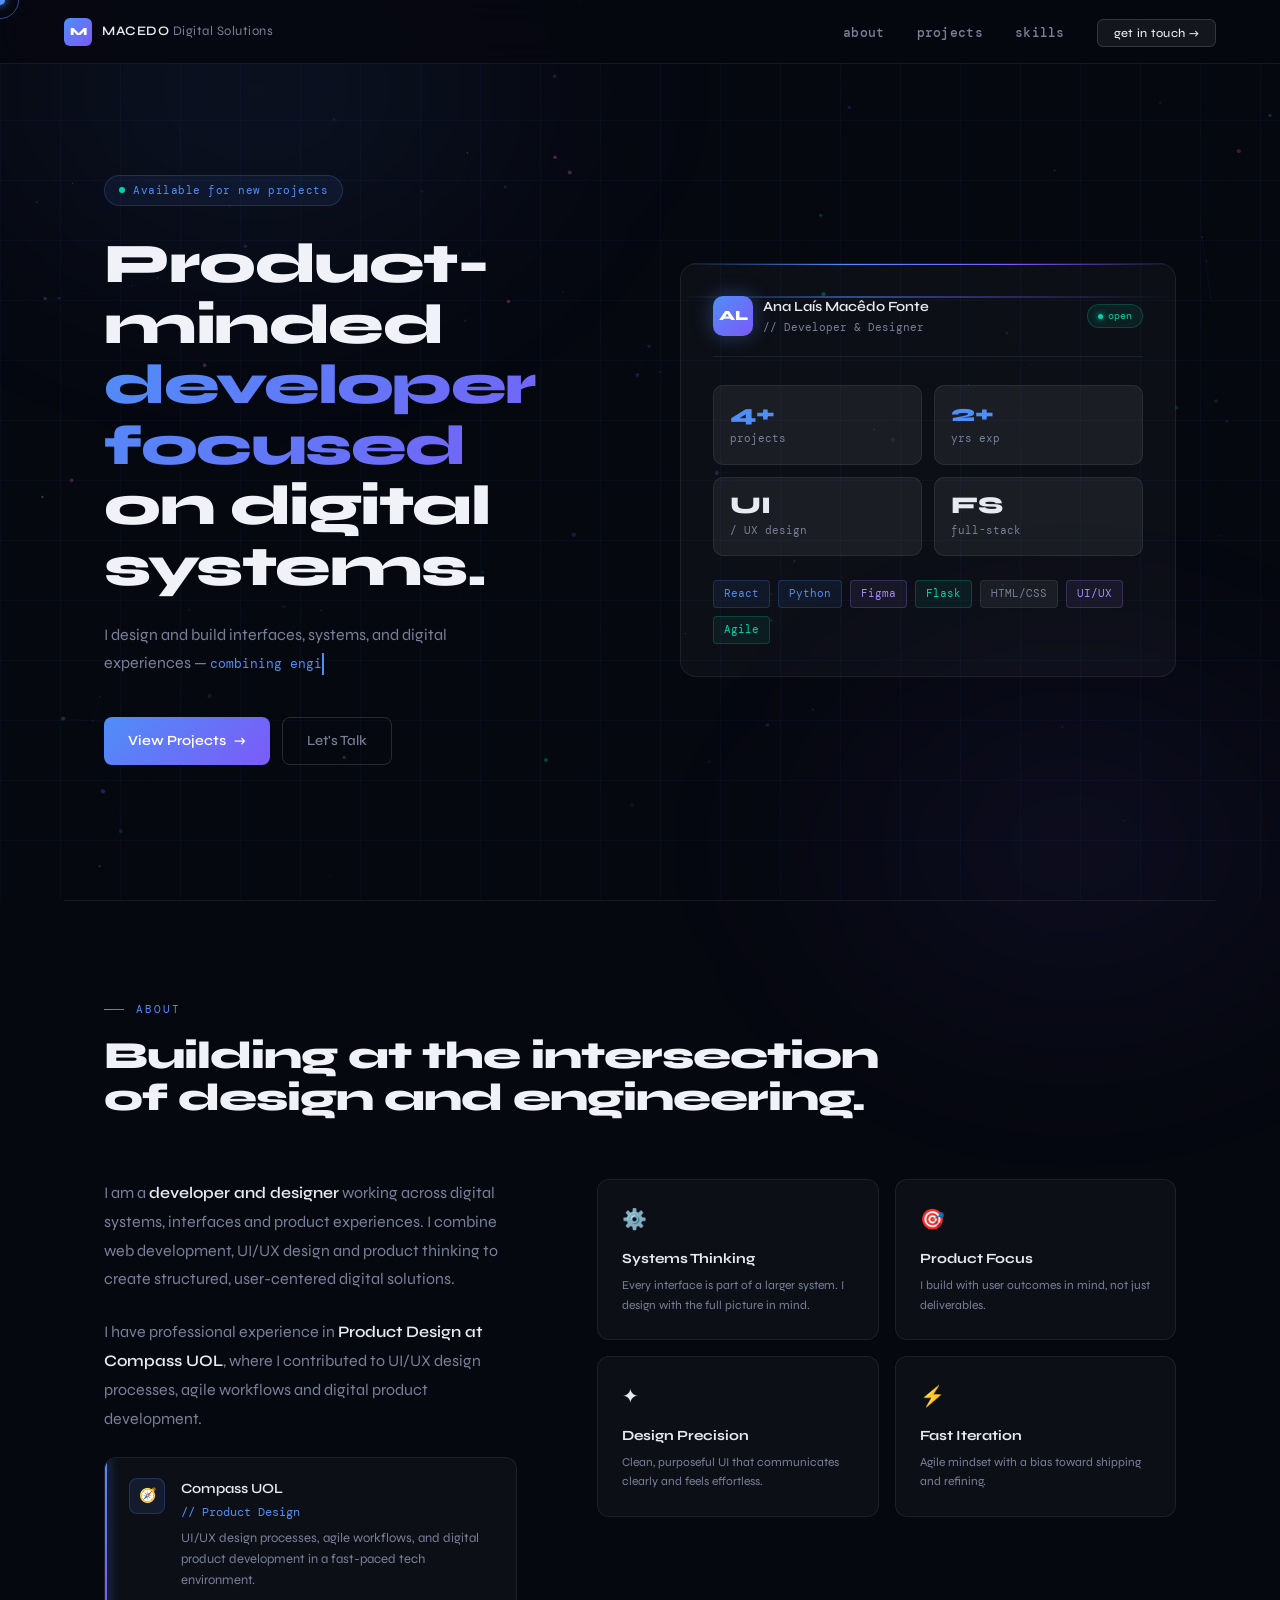
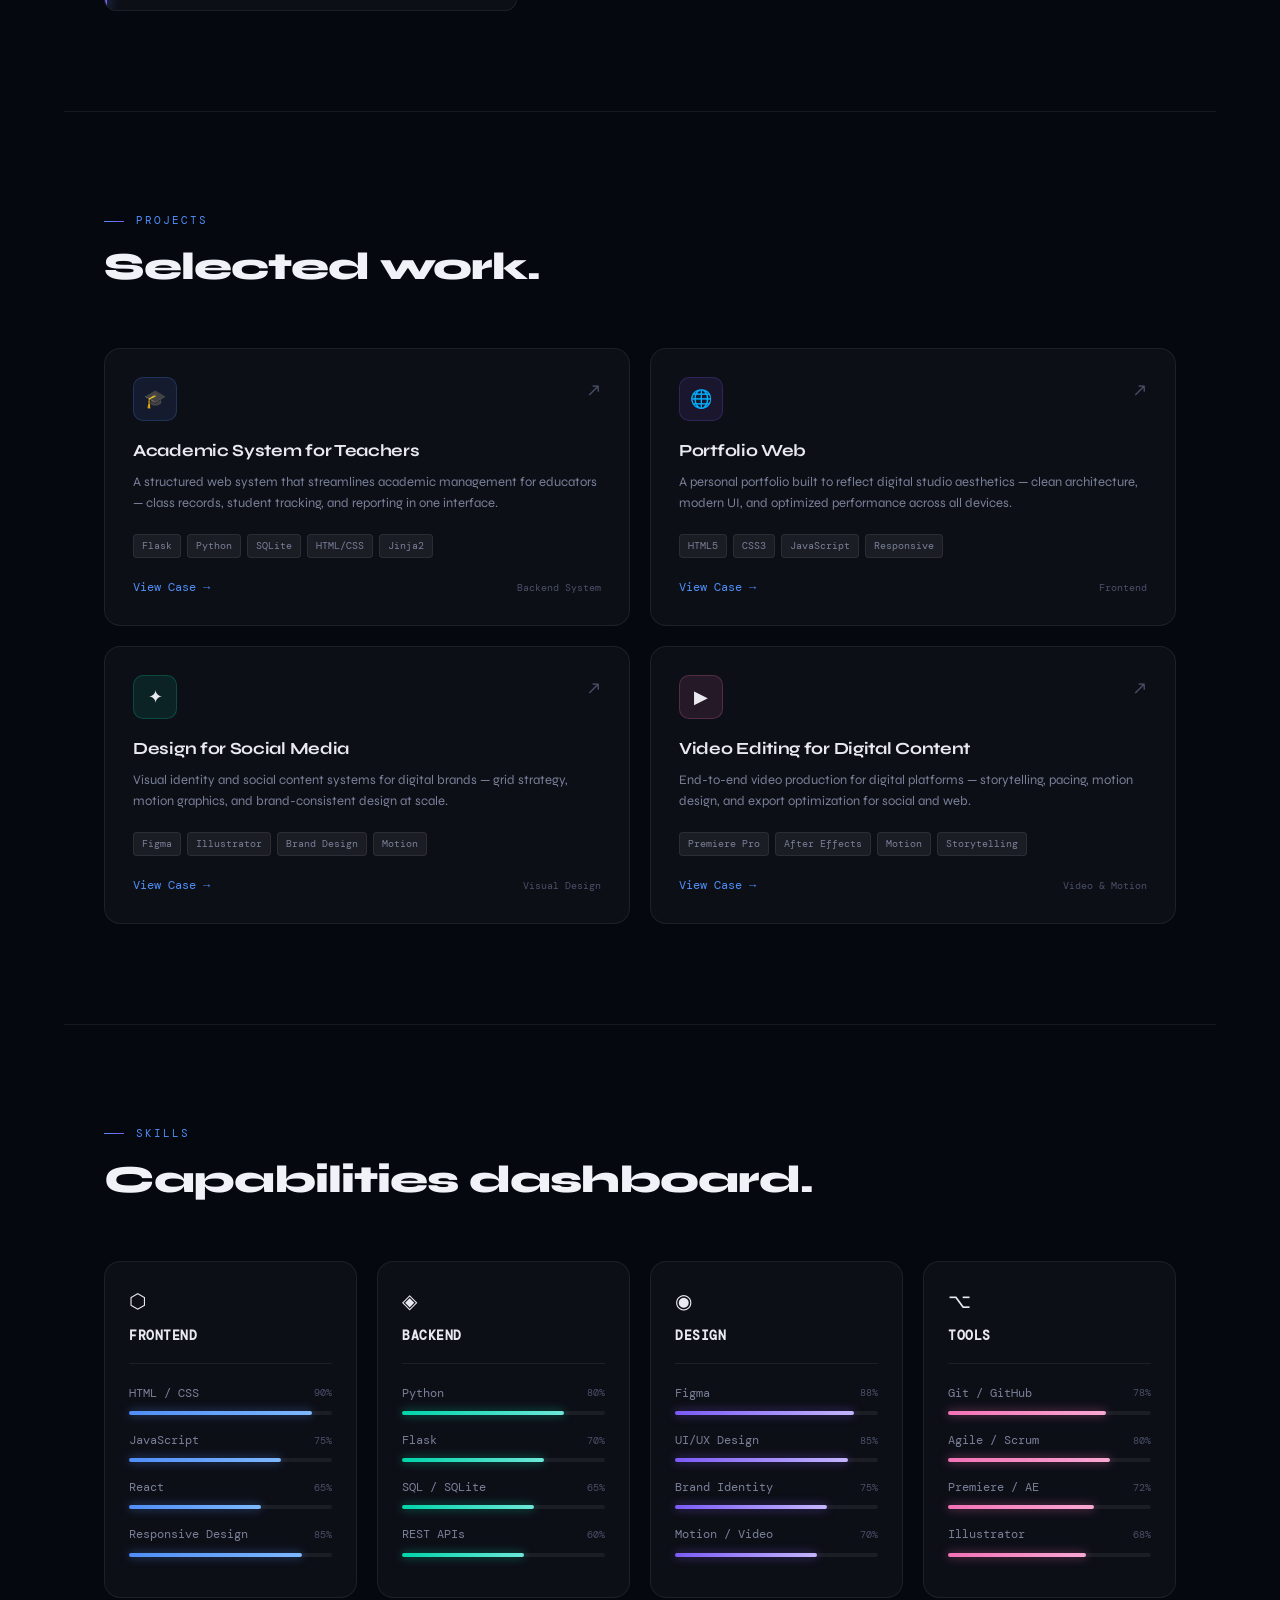
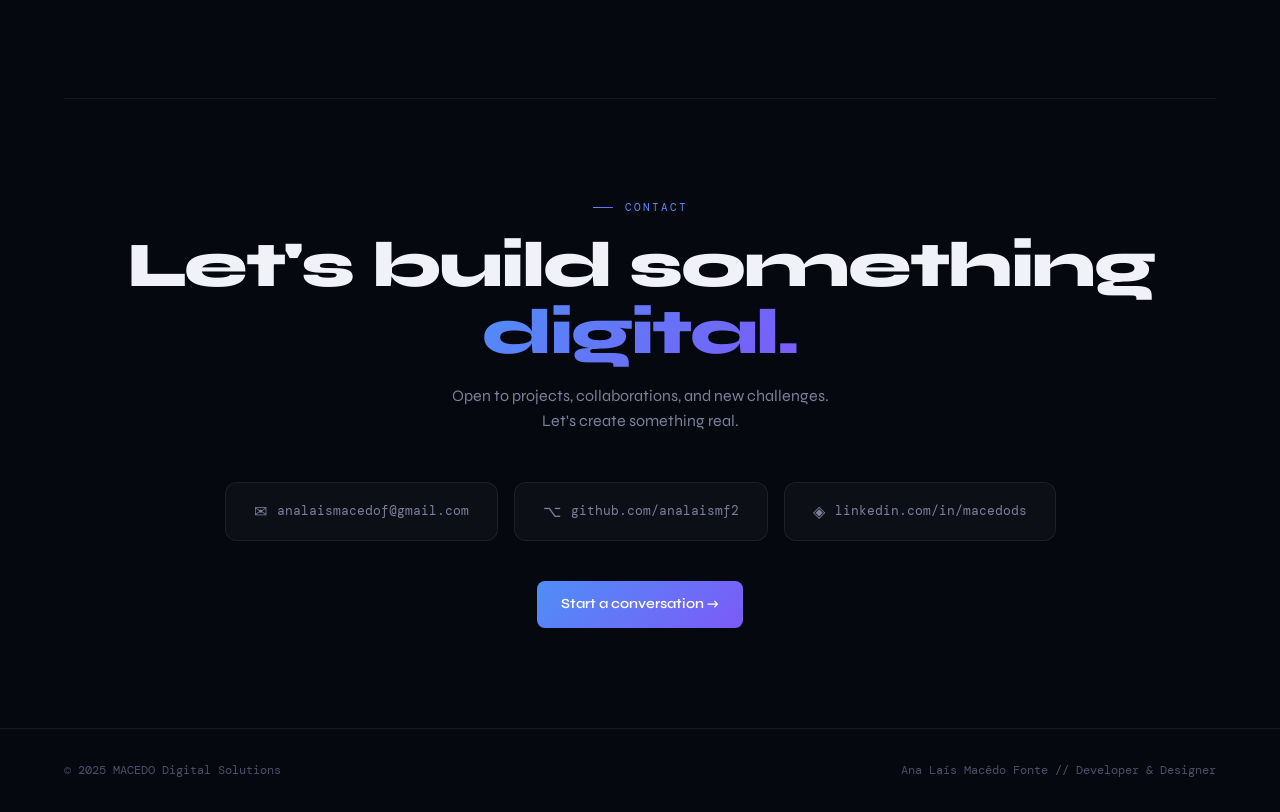
==== macedo-portfolio/macedo-portfolio/index.html @ c9c2ad12 "Primeiro commit portfolio" ====
<!DOCTYPE html>
<html lang="pt-BR">
<head>
  <meta charset="UTF-8">
  <meta name="viewport" content="width=device-width, initial-scale=1.0">
  <meta name="description" content="Ana Laís Macêdo Fonte — Developer & Designer building at the intersection of engineering and design.">
  <meta property="og:title" content="Ana Laís Macêdo — Portfolio">
  <meta property="og:description" content="Developer & Designer building digital experiences.">
  <meta property="og:type" content="website">
  <meta name="theme-color" content="#060810">
  <title>Ana Laís Macêdo Fonte — Developer &amp; Designer</title>
  <link rel="preconnect" href="https://fonts.googleapis.com">
  <link rel="preconnect" href="https://fonts.gstatic.com" crossorigin>
  <link href="https://fonts.googleapis.com/css2?family=Syne:wght@400;500;600;700;800&family=DM+Mono:ital,wght@0,300;0,400;0,500;1,300&display=swap" rel="stylesheet">
  <link rel="stylesheet" href="css/style.css">
</head>
<body>

  <!-- Page loader -->
  <div class="page-loader" id="pageLoader" aria-label="Loading portfolio" role="status">
    <div class="loader-content">
      <div class="loader-logo" aria-hidden="true">M</div>
      <div class="loader-text" id="loaderText">initializing...</div>
      <div class="loader-bar-wrap" aria-hidden="true">
        <div class="loader-bar" id="loaderBar"></div>
      </div>
      <div class="loader-status" id="loaderStatus" aria-hidden="true">0%</div>
    </div>
  </div>

  <!-- Custom cursor (visual only) -->
  <div class="cursor-outer" id="cursorOuter" aria-hidden="true"></div>
  <div class="cursor-inner" id="cursorInner" aria-hidden="true"></div>

  <!-- Scroll progress bar -->
  <div class="scroll-progress" id="scrollProgress" aria-hidden="true"></div>

  <!-- Particle canvas -->
  <canvas id="particleCanvas" aria-hidden="true"></canvas>

  <!-- Background orbs -->
  <div class="orb orb-1" aria-hidden="true"></div>
  <div class="orb orb-2" aria-hidden="true"></div>

  <!-- Skip navigation for accessibility -->
  <a href="#main" class="skip-link">Pular para o conteúdo</a>

  <!-- NAV -->
  <nav id="navbar" role="navigation" aria-label="Main navigation">
    <a href="#" class="nav-logo" aria-label="Home">
      <div class="logo-mark" aria-hidden="true">M</div>
      <div class="logo-text">MACEDO <span>Digital Solutions</span></div>
    </a>
    <ul class="nav-links" role="list">
      <li><a href="#about">about</a></li>
      <li><a href="#projects">projects</a></li>
      <li><a href="#skills">skills</a></li>
      <li><a href="#contact" class="nav-cta">get in touch →</a></li>
    </ul>
    <button class="nav-hamburger" id="navHamburger"
      aria-label="Toggle navigation menu"
      aria-expanded="false"
      aria-controls="mobileMenu">
      <span></span><span></span><span></span>
    </button>
  </nav>

  <!-- Mobile menu -->
  <div class="mobile-menu" id="mobileMenu" role="dialog" aria-label="Mobile navigation" aria-modal="true">
    <ul role="list">
      <li><a href="#about">about</a></li>
      <li><a href="#projects">projects</a></li>
      <li><a href="#skills">skills</a></li>
      <li><a href="#contact">get in touch</a></li>
    </ul>
  </div>

  <main id="main">

    <!-- HERO -->
    <section class="hero" aria-label="Introduction">
      <div class="hero-inner">

        <div class="hero-content">
          <div class="hero-badge" aria-live="polite">
            <span class="badge-dot" aria-hidden="true"></span>
            <span id="badgeText">Available for new projects</span>
          </div>
          <h1 class="hero-title">
            Product-minded<br>
            <span class="line2 glitch-text" data-text="developer focused">developer focused</span><br>
            on digital systems.
          </h1>
          <p class="hero-sub">
            I design and build interfaces, systems, and digital experiences —
            <span class="typewriter" id="typewriter" aria-label="combining engineering precision with product-level thinking."></span>
          </p>
          <div class="hero-actions">
            <a href="#projects" class="btn-primary">View Projects <span aria-hidden="true">→</span></a>
            <a href="#contact" class="btn-ghost">Let's Talk</a>
          </div>
        </div>

        <div class="hero-panel-wrapper">
          <div class="hero-panel">
            <div class="scan-line" aria-hidden="true"></div>
            <div class="panel-header">
              <div class="panel-avatar" aria-hidden="true">AL</div>
              <div>
                <div class="panel-name">Ana Laís Macêdo Fonte</div>
                <div class="panel-role">// Developer &amp; Designer</div>
              </div>
              <div class="panel-available" role="status" aria-label="Currently open to work">
                <span class="avail-dot" aria-hidden="true"></span> open
              </div>
            </div>
            <div class="panel-stats">
              <div class="stat-card">
                <div class="stat-value" data-count="4">0</div>
                <div class="stat-label">projects</div>
              </div>
              <div class="stat-card">
                <div class="stat-value" data-count="2">0</div>
                <div class="stat-label">yrs exp</div>
              </div>
              <div class="stat-card">
                <div class="stat-value">UI</div>
                <div class="stat-label">/ UX design</div>
              </div>
              <div class="stat-card">
                <div class="stat-value">FS</div>
                <div class="stat-label">full-stack</div>
              </div>
            </div>
            <div class="panel-skills" role="list" aria-label="Core skills">
              <span class="skill-tag blue" role="listitem">React</span>
              <span class="skill-tag blue" role="listitem">Python</span>
              <span class="skill-tag purple" role="listitem">Figma</span>
              <span class="skill-tag teal" role="listitem">Flask</span>
              <span class="skill-tag" role="listitem">HTML/CSS</span>
              <span class="skill-tag purple" role="listitem">UI/UX</span>
              <span class="skill-tag teal" role="listitem">Agile</span>
            </div>
          </div>
        </div>

      </div>
    </section>

    <hr class="section-divider" aria-hidden="true">

    <!-- ABOUT -->
    <section id="about" class="section" aria-label="About me">
      <div class="section-label" aria-hidden="true">About</div>
      <h2 class="section-title">Building at the intersection<br>of design and engineering.</h2>
      <div class="about-grid">
        <div class="fade-in">
          <p class="about-desc">
            I am a <strong class="about-highlight">developer and designer</strong> working across digital systems, interfaces and product experiences. I combine web development, UI/UX design and product thinking to create structured, user-centered digital solutions.
          </p>
          <p class="about-desc">
            I have professional experience in <strong class="about-highlight">Product Design at Compass UOL</strong>, where I contributed to UI/UX design processes, agile workflows and digital product development.
          </p>
          <div class="experience-card">
            <div class="exp-icon" aria-hidden="true">🧭</div>
            <div>
              <div class="exp-company">Compass UOL</div>
              <div class="exp-role">// Product Design</div>
              <div class="exp-desc">UI/UX design processes, agile workflows, and digital product development in a fast-paced tech environment.</div>
            </div>
          </div>
        </div>
        <div class="fade-in" style="--delay: 150ms">
          <div class="values-grid">
            <article class="value-card">
              <span class="value-icon" aria-hidden="true">⚙️</span>
              <h3 class="value-title">Systems Thinking</h3>
              <p class="value-desc">Every interface is part of a larger system. I design with the full picture in mind.</p>
            </article>
            <article class="value-card">
              <span class="value-icon" aria-hidden="true">🎯</span>
              <h3 class="value-title">Product Focus</h3>
              <p class="value-desc">I build with user outcomes in mind, not just deliverables.</p>
            </article>
            <article class="value-card">
              <span class="value-icon" aria-hidden="true">✦</span>
              <h3 class="value-title">Design Precision</h3>
              <p class="value-desc">Clean, purposeful UI that communicates clearly and feels effortless.</p>
            </article>
            <article class="value-card">
              <span class="value-icon" aria-hidden="true">⚡</span>
              <h3 class="value-title">Fast Iteration</h3>
              <p class="value-desc">Agile mindset with a bias toward shipping and refining.</p>
            </article>
          </div>
        </div>
      </div>
    </section>

    <hr class="section-divider" aria-hidden="true">

    <!-- PROJECTS -->
    <section id="projects" class="section" aria-label="Selected projects">
      <div class="section-label" aria-hidden="true">Projects</div>
      <h2 class="section-title">Selected work.</h2>
      <div class="projects-grid">

        <article class="project-card blue-accent fade-in" data-tilt>
          <div class="project-card-inner">
            <div class="project-header">
              <div class="project-icon blue" aria-hidden="true">🎓</div>
              <span class="project-arrow" aria-hidden="true">↗</span>
            </div>
            <h3 class="project-name">Academic System for Teachers</h3>
            <p class="project-desc">A structured web system that streamlines academic management for educators — class records, student tracking, and reporting in one interface.</p>
            <div class="project-tags" role="list" aria-label="Technologies">
              <span class="tech-tag" role="listitem">Flask</span>
              <span class="tech-tag" role="listitem">Python</span>
              <span class="tech-tag" role="listitem">SQLite</span>
              <span class="tech-tag" role="listitem">HTML/CSS</span>
              <span class="tech-tag" role="listitem">Jinja2</span>
            </div>
            <div class="project-footer">
              <a class="view-case" href="https://github.com/analaismf2" target="_blank" rel="noopener noreferrer">View Case →</a>
              <span class="project-type">Backend System</span>
            </div>
          </div>
        </article>

        <article class="project-card purple-accent fade-in" data-tilt>
          <div class="project-card-inner">
            <div class="project-header">
              <div class="project-icon purple" aria-hidden="true">🌐</div>
              <span class="project-arrow" aria-hidden="true">↗</span>
            </div>
            <h3 class="project-name">Portfolio Web</h3>
            <p class="project-desc">A personal portfolio built to reflect digital studio aesthetics — clean architecture, modern UI, and optimized performance across all devices.</p>
            <div class="project-tags" role="list" aria-label="Technologies">
              <span class="tech-tag" role="listitem">HTML5</span>
              <span class="tech-tag" role="listitem">CSS3</span>
              <span class="tech-tag" role="listitem">JavaScript</span>
              <span class="tech-tag" role="listitem">Responsive</span>
            </div>
            <div class="project-footer">
              <a class="view-case" href="https://github.com/analaismf2" target="_blank" rel="noopener noreferrer">View Case →</a>
              <span class="project-type">Frontend</span>
            </div>
          </div>
        </article>

        <article class="project-card teal-accent fade-in" data-tilt>
          <div class="project-card-inner">
            <div class="project-header">
              <div class="project-icon teal" aria-hidden="true">✦</div>
              <span class="project-arrow" aria-hidden="true">↗</span>
            </div>
            <h3 class="project-name">Design for Social Media</h3>
            <p class="project-desc">Visual identity and social content systems for digital brands — grid strategy, motion graphics, and brand-consistent design at scale.</p>
            <div class="project-tags" role="list" aria-label="Technologies">
              <span class="tech-tag" role="listitem">Figma</span>
              <span class="tech-tag" role="listitem">Illustrator</span>
              <span class="tech-tag" role="listitem">Brand Design</span>
              <span class="tech-tag" role="listitem">Motion</span>
            </div>
            <div class="project-footer">
              <a class="view-case" href="https://github.com/analaismf2" target="_blank" rel="noopener noreferrer">View Case →</a>
              <span class="project-type">Visual Design</span>
            </div>
          </div>
        </article>

        <article class="project-card pink-accent fade-in" data-tilt>
          <div class="project-card-inner">
            <div class="project-header">
              <div class="project-icon pink" aria-hidden="true">▶</div>
              <span class="project-arrow" aria-hidden="true">↗</span>
            </div>
            <h3 class="project-name">Video Editing for Digital Content</h3>
            <p class="project-desc">End-to-end video production for digital platforms — storytelling, pacing, motion design, and export optimization for social and web.</p>
            <div class="project-tags" role="list" aria-label="Technologies">
              <span class="tech-tag" role="listitem">Premiere Pro</span>
              <span class="tech-tag" role="listitem">After Effects</span>
              <span class="tech-tag" role="listitem">Motion</span>
              <span class="tech-tag" role="listitem">Storytelling</span>
            </div>
            <div class="project-footer">
              <a class="view-case" href="https://github.com/analaismf2" target="_blank" rel="noopener noreferrer">View Case →</a>
              <span class="project-type">Video &amp; Motion</span>
            </div>
          </div>
        </article>

      </div>
    </section>

    <hr class="section-divider" aria-hidden="true">

    <!-- SKILLS -->
    <section id="skills" class="section" aria-label="Skills and capabilities">
      <div class="section-label" aria-hidden="true">Skills</div>
      <h2 class="section-title">Capabilities dashboard.</h2>
      <div class="skills-container">

        <div class="skill-category fade-in">
          <div class="cat-header">
            <span class="cat-icon" aria-hidden="true">⬡</span>
            <div class="cat-name">Frontend</div>
          </div>
          <div class="skill-item">
            <div class="skill-row"><span class="skill-name">HTML / CSS</span><span class="skill-pct" aria-hidden="true">90%</span></div>
            <div class="skill-bar" role="progressbar" aria-valuenow="90" aria-valuemin="0" aria-valuemax="100" aria-label="HTML / CSS: 90%">
              <div class="skill-fill fill-blue" data-width="90%"></div>
            </div>
          </div>
          <div class="skill-item">
            <div class="skill-row"><span class="skill-name">JavaScript</span><span class="skill-pct" aria-hidden="true">75%</span></div>
            <div class="skill-bar" role="progressbar" aria-valuenow="75" aria-valuemin="0" aria-valuemax="100" aria-label="JavaScript: 75%">
              <div class="skill-fill fill-blue" data-width="75%"></div>
            </div>
          </div>
          <div class="skill-item">
            <div class="skill-row"><span class="skill-name">React</span><span class="skill-pct" aria-hidden="true">65%</span></div>
            <div class="skill-bar" role="progressbar" aria-valuenow="65" aria-valuemin="0" aria-valuemax="100" aria-label="React: 65%">
              <div class="skill-fill fill-blue" data-width="65%"></div>
            </div>
          </div>
          <div class="skill-item">
            <div class="skill-row"><span class="skill-name">Responsive Design</span><span class="skill-pct" aria-hidden="true">85%</span></div>
            <div class="skill-bar" role="progressbar" aria-valuenow="85" aria-valuemin="0" aria-valuemax="100" aria-label="Responsive Design: 85%">
              <div class="skill-fill fill-blue" data-width="85%"></div>
            </div>
          </div>
        </div>

        <div class="skill-category fade-in">
          <div class="cat-header">
            <span class="cat-icon" aria-hidden="true">◈</span>
            <div class="cat-name">Backend</div>
          </div>
          <div class="skill-item">
            <div class="skill-row"><span class="skill-name">Python</span><span class="skill-pct" aria-hidden="true">80%</span></div>
            <div class="skill-bar" role="progressbar" aria-valuenow="80" aria-valuemin="0" aria-valuemax="100" aria-label="Python: 80%">
              <div class="skill-fill fill-teal" data-width="80%"></div>
            </div>
          </div>
          <div class="skill-item">
            <div class="skill-row"><span class="skill-name">Flask</span><span class="skill-pct" aria-hidden="true">70%</span></div>
            <div class="skill-bar" role="progressbar" aria-valuenow="70" aria-valuemin="0" aria-valuemax="100" aria-label="Flask: 70%">
              <div class="skill-fill fill-teal" data-width="70%"></div>
            </div>
          </div>
          <div class="skill-item">
            <div class="skill-row"><span class="skill-name">SQL / SQLite</span><span class="skill-pct" aria-hidden="true">65%</span></div>
            <div class="skill-bar" role="progressbar" aria-valuenow="65" aria-valuemin="0" aria-valuemax="100" aria-label="SQL / SQLite: 65%">
              <div class="skill-fill fill-teal" data-width="65%"></div>
            </div>
          </div>
          <div class="skill-item">
            <div class="skill-row"><span class="skill-name">REST APIs</span><span class="skill-pct" aria-hidden="true">60%</span></div>
            <div class="skill-bar" role="progressbar" aria-valuenow="60" aria-valuemin="0" aria-valuemax="100" aria-label="REST APIs: 60%">
              <div class="skill-fill fill-teal" data-width="60%"></div>
            </div>
          </div>
        </div>

        <div class="skill-category fade-in">
          <div class="cat-header">
            <span class="cat-icon" aria-hidden="true">◉</span>
            <div class="cat-name">Design</div>
          </div>
          <div class="skill-item">
            <div class="skill-row"><span class="skill-name">Figma</span><span class="skill-pct" aria-hidden="true">88%</span></div>
            <div class="skill-bar" role="progressbar" aria-valuenow="88" aria-valuemin="0" aria-valuemax="100" aria-label="Figma: 88%">
              <div class="skill-fill fill-purple" data-width="88%"></div>
            </div>
          </div>
          <div class="skill-item">
            <div class="skill-row"><span class="skill-name">UI/UX Design</span><span class="skill-pct" aria-hidden="true">85%</span></div>
            <div class="skill-bar" role="progressbar" aria-valuenow="85" aria-valuemin="0" aria-valuemax="100" aria-label="UI/UX Design: 85%">
              <div class="skill-fill fill-purple" data-width="85%"></div>
            </div>
          </div>
          <div class="skill-item">
            <div class="skill-row"><span class="skill-name">Brand Identity</span><span class="skill-pct" aria-hidden="true">75%</span></div>
            <div class="skill-bar" role="progressbar" aria-valuenow="75" aria-valuemin="0" aria-valuemax="100" aria-label="Brand Identity: 75%">
              <div class="skill-fill fill-purple" data-width="75%"></div>
            </div>
          </div>
          <div class="skill-item">
            <div class="skill-row"><span class="skill-name">Motion / Video</span><span class="skill-pct" aria-hidden="true">70%</span></div>
            <div class="skill-bar" role="progressbar" aria-valuenow="70" aria-valuemin="0" aria-valuemax="100" aria-label="Motion / Video: 70%">
              <div class="skill-fill fill-purple" data-width="70%"></div>
            </div>
          </div>
        </div>

        <div class="skill-category fade-in">
          <div class="cat-header">
            <span class="cat-icon" aria-hidden="true">⌥</span>
            <div class="cat-name">Tools</div>
          </div>
          <div class="skill-item">
            <div class="skill-row"><span class="skill-name">Git / GitHub</span><span class="skill-pct" aria-hidden="true">78%</span></div>
            <div class="skill-bar" role="progressbar" aria-valuenow="78" aria-valuemin="0" aria-valuemax="100" aria-label="Git / GitHub: 78%">
              <div class="skill-fill fill-pink" data-width="78%"></div>
            </div>
          </div>
          <div class="skill-item">
            <div class="skill-row"><span class="skill-name">Agile / Scrum</span><span class="skill-pct" aria-hidden="true">80%</span></div>
            <div class="skill-bar" role="progressbar" aria-valuenow="80" aria-valuemin="0" aria-valuemax="100" aria-label="Agile / Scrum: 80%">
              <div class="skill-fill fill-pink" data-width="80%"></div>
            </div>
          </div>
          <div class="skill-item">
            <div class="skill-row"><span class="skill-name">Premiere / AE</span><span class="skill-pct" aria-hidden="true">72%</span></div>
            <div class="skill-bar" role="progressbar" aria-valuenow="72" aria-valuemin="0" aria-valuemax="100" aria-label="Premiere / After Effects: 72%">
              <div class="skill-fill fill-pink" data-width="72%"></div>
            </div>
          </div>
          <div class="skill-item">
            <div class="skill-row"><span class="skill-name">Illustrator</span><span class="skill-pct" aria-hidden="true">68%</span></div>
            <div class="skill-bar" role="progressbar" aria-valuenow="68" aria-valuemin="0" aria-valuemax="100" aria-label="Illustrator: 68%">
              <div class="skill-fill fill-pink" data-width="68%"></div>
            </div>
          </div>
        </div>

      </div>
    </section>

    <hr class="section-divider" aria-hidden="true">

    <!-- CONTACT -->
    <section id="contact" class="contact-section" aria-label="Contact">
      <div class="section-label" aria-hidden="true">Contact</div>
      <h2 class="contact-headline">Let's build something<br><span>digital.</span></h2>
      <p class="contact-sub">Open to projects, collaborations, and new challenges. Let's create something real.</p>
      <div class="contact-links">
        <a href="mailto:analaismacedof@gmail.com" class="contact-link">
          <span class="link-icon" aria-hidden="true">✉</span>
          analaismacedof@gmail.com
        </a>
        <a href="https://github.com/analaismf2" class="contact-link" target="_blank" rel="noopener noreferrer" aria-label="GitHub profile">
          <span class="link-icon" aria-hidden="true">⌥</span>
          github.com/analaismf2
        </a>
        <a href="https://linkedin.com/in/macedods" class="contact-link" target="_blank" rel="noopener noreferrer" aria-label="LinkedIn profile">
          <span class="link-icon" aria-hidden="true">◈</span>
          linkedin.com/in/macedods
        </a>
      </div>
      <a href="mailto:analaismacedof@gmail.com" class="btn-primary">Start a conversation →</a>
    </section>

  </main>

  <!-- FOOTER -->
  <footer role="contentinfo">
    <div class="footer-left">© 2025 MACEDO Digital Solutions</div>
    <div class="footer-right">Ana Laís Macêdo Fonte // Developer &amp; Designer</div>
  </footer>

  <script src="js/main.js"></script>
</body>
</html>
---- macedo-portfolio/macedo-portfolio/css/style.css ----
/* ============================================================
   MACEDO Digital Solutions — Stylesheet
   ============================================================ */

*, *::before, *::after {
  box-sizing: border-box;
  margin: 0;
  padding: 0;
}

:root {
  --bg:       #060810;
  --bg2:      #0a0e1a;
  --bg3:      #0d1220;
  --surface:  rgba(255,255,255,0.03);
  --surface2: rgba(255,255,255,0.06);
  --border:   rgba(255,255,255,0.07);
  --border2:  rgba(255,255,255,0.14);
  --text:     #e8eaf0;
  --text2:    #7a8099;
  --text3:    #4a5068;
  --accent:   #4f8ef7;
  --accent2:  #7c5af7;
  --accent3:  #00d4aa;
  --pink:     #f472b6;
  --font:     'Syne', sans-serif;
  --mono:     'DM Mono', monospace;
  --ease:     cubic-bezier(0.4, 0, 0.2, 1);
}

/* ── Base ──────────────────────────────────────────── */

html {
  scroll-behavior: smooth;
  scrollbar-width: thin;
  scrollbar-color: rgba(79,142,247,0.35) var(--bg);
}

::-webkit-scrollbar        { width: 5px; }
::-webkit-scrollbar-track  { background: var(--bg); }
::-webkit-scrollbar-thumb  { background: rgba(79,142,247,0.35); border-radius: 10px; }
::-webkit-scrollbar-thumb:hover { background: var(--accent); }

body {
  background: var(--bg);
  color: var(--text);
  font-family: var(--font);
  line-height: 1.6;
  overflow-x: hidden;
  cursor: none;
}

/* ── Moving grid background ────────────────────────── */
body::before {
  content: '';
  position: fixed;
  inset: 0;
  background-image:
    linear-gradient(rgba(79,142,247,0.04) 1px, transparent 1px),
    linear-gradient(90deg, rgba(79,142,247,0.04) 1px, transparent 1px);
  background-size: 60px 60px;
  pointer-events: none;
  z-index: 0;
  animation: gridDrift 25s linear infinite;
}

@keyframes gridDrift {
  from { background-position: 0 0, 0 0; }
  to   { background-position: 60px 60px, 60px 60px; }
}

/* ── Particle canvas ───────────────────────────────── */
#particleCanvas {
  position: fixed;
  inset: 0;
  z-index: 0;
  pointer-events: none;
  opacity: 0.55;
}

/* ── Orbs ──────────────────────────────────────────── */
.orb {
  position: fixed;
  border-radius: 50%;
  pointer-events: none;
  z-index: 0;
  filter: blur(90px);
}

.orb-1 {
  top: -20%; left: -10%;
  width: 60%; height: 60%;
  background: radial-gradient(ellipse, rgba(79,142,247,0.1) 0%, transparent 70%);
  animation: orbFloat1 18s ease-in-out infinite;
}

.orb-2 {
  bottom: -20%; right: -10%;
  width: 52%; height: 52%;
  background: radial-gradient(ellipse, rgba(124,90,247,0.09) 0%, transparent 70%);
  animation: orbFloat2 22s ease-in-out infinite;
}

@keyframes orbFloat1 {
  0%, 100% { transform: translate(0,0) scale(1); }
  33%       { transform: translate(4%,6%) scale(1.06); }
  66%       { transform: translate(-3%,3%) scale(0.94); }
}

@keyframes orbFloat2 {
  0%, 100% { transform: translate(0,0) scale(1); }
  33%       { transform: translate(-5%,-4%) scale(1.09); }
  66%       { transform: translate(3%,-5%) scale(0.91); }
}

/* z-index base for all visible sections */
section, nav, footer, main, .contact-section { position: relative; z-index: 1; }

/* ── Page Loader ───────────────────────────────────── */
.page-loader {
  position: fixed;
  inset: 0;
  background: var(--bg);
  z-index: 9998;
  display: flex;
  align-items: center;
  justify-content: center;
  transition: opacity 0.7s var(--ease), visibility 0.7s;
}

.page-loader.hidden {
  opacity: 0;
  visibility: hidden;
  pointer-events: none;
}

.loader-content {
  display: flex;
  flex-direction: column;
  align-items: center;
  gap: 16px;
  text-align: center;
}

.loader-logo {
  width: 52px;
  height: 52px;
  background: linear-gradient(135deg, var(--accent), var(--accent2));
  border-radius: 12px;
  display: flex;
  align-items: center;
  justify-content: center;
  font-family: var(--font);
  font-size: 22px;
  font-weight: 800;
  color: #fff;
  animation: loaderLogoPulse 1s ease-in-out infinite alternate;
  box-shadow: 0 0 40px rgba(79,142,247,0.5);
}

@keyframes loaderLogoPulse {
  from { box-shadow: 0 0 20px rgba(79,142,247,0.4); }
  to   { box-shadow: 0 0 50px rgba(124,90,247,0.7); }
}

.loader-text {
  font-family: var(--mono);
  font-size: 11px;
  color: var(--accent);
  letter-spacing: 3px;
  text-transform: uppercase;
  min-height: 16px;
}

.loader-bar-wrap {
  width: 200px;
  height: 2px;
  background: var(--surface2);
  border-radius: 10px;
  overflow: hidden;
}

.loader-bar {
  height: 100%;
  width: 0%;
  background: linear-gradient(90deg, var(--accent), var(--accent2), var(--accent3));
  border-radius: 10px;
  box-shadow: 0 0 12px var(--accent);
  transition: width 0.1s linear;
}

.loader-status {
  font-family: var(--mono);
  font-size: 10px;
  color: var(--text3);
  letter-spacing: 1px;
}

/* ── Scroll Progress Bar ───────────────────────────── */
.scroll-progress {
  position: fixed;
  top: 0; left: 0;
  height: 2px;
  background: linear-gradient(90deg, var(--accent), var(--accent2), var(--accent3));
  z-index: 1001;
  width: 0%;
  box-shadow: 0 0 10px var(--accent);
  transition: width 0.08s linear;
}

/* ── Skip Link ─────────────────────────────────────── */
.skip-link {
  position: absolute;
  top: -100%;
  left: 1rem;
  background: var(--accent);
  color: #fff;
  padding: 8px 16px;
  border-radius: 0 0 8px 8px;
  font-family: var(--mono);
  font-size: 13px;
  z-index: 9999;
  text-decoration: none;
  transition: top 0.3s;
}
.skip-link:focus { top: 0; }

/* ── Custom Cursor ─────────────────────────────────── */
.cursor-inner,
.cursor-outer {
  position: fixed;
  border-radius: 50%;
  pointer-events: none;
  z-index: 9999;
  transform: translate(-50%, -50%);
  mix-blend-mode: screen;
  will-change: left, top;
}

.cursor-inner {
  width: 10px;
  height: 10px;
  background: var(--accent);
  box-shadow: 0 0 8px var(--accent);
  transition: width 0.2s var(--ease), height 0.2s var(--ease), background 0.2s;
}

.cursor-outer {
  width: 38px;
  height: 38px;
  border: 1px solid rgba(79,142,247,0.5);
  transition: width 0.4s var(--ease), height 0.4s var(--ease), border-color 0.3s;
}

body.cursor-hover .cursor-inner {
  width: 5px; height: 5px;
  background: #fff;
  box-shadow: 0 0 10px #fff;
}
body.cursor-hover .cursor-outer {
  width: 52px; height: 52px;
  border-color: rgba(255,255,255,0.35);
}

@media (pointer: coarse) {
  .cursor-inner, .cursor-outer { display: none; }
  body { cursor: auto; }
}

/* ── Navigation ────────────────────────────────────── */
nav {
  position: fixed;
  top: 0; left: 0; right: 0;
  z-index: 100;
  padding: 0 5%;
  height: 64px;
  display: flex;
  align-items: center;
  justify-content: space-between;
  background: rgba(6,8,16,0.85);
  backdrop-filter: blur(24px);
  -webkit-backdrop-filter: blur(24px);
  border-bottom: 1px solid var(--border);
  transition: border-color 0.4s, box-shadow 0.4s;
}

nav.scrolled {
  border-color: rgba(79,142,247,0.18);
  box-shadow: 0 0 40px rgba(79,142,247,0.06);
}

.nav-logo {
  display: flex;
  align-items: center;
  gap: 10px;
  text-decoration: none;
}

.logo-mark {
  width: 28px; height: 28px;
  background: linear-gradient(135deg, var(--accent), var(--accent2));
  border-radius: 6px;
  display: flex;
  align-items: center;
  justify-content: center;
  font-size: 11px;
  font-weight: 800;
  color: #fff;
  animation: logoGlow 4s ease-in-out infinite;
}

@keyframes logoGlow {
  0%, 100% { box-shadow: 0 0 12px rgba(79,142,247,0.45); }
  50%       { box-shadow: 0 0 24px rgba(124,90,247,0.65); }
}

.logo-text        { font-size: 13px; font-weight: 600; color: var(--text); letter-spacing: 0.5px; }
.logo-text span   { color: var(--text2); font-weight: 400; }

.nav-links {
  display: flex;
  gap: 32px;
  list-style: none;
  align-items: center;
}

.nav-links a {
  text-decoration: none;
  color: var(--text2);
  font-size: 13px;
  font-weight: 500;
  letter-spacing: 0.3px;
  font-family: var(--mono);
  position: relative;
  transition: color 0.25s;
}

.nav-links a::after {
  content: '';
  position: absolute;
  bottom: -4px; left: 0;
  width: 0; height: 1px;
  background: linear-gradient(90deg, var(--accent), var(--accent2));
  transition: width 0.3s var(--ease);
}

.nav-links a:hover         { color: var(--text); }
.nav-links a:hover::after  { width: 100%; }
.nav-links a.active        { color: var(--accent); }
.nav-links a.active::after { width: 100%; }

.nav-cta {
  background: var(--surface2) !important;
  border: 1px solid var(--border2) !important;
  color: var(--text) !important;
  padding: 6px 16px !important;
  border-radius: 6px !important;
  font-family: var(--font) !important;
  font-weight: 500 !important;
  font-size: 12px !important;
  transition: all 0.25s !important;
}
.nav-cta::after { display: none !important; }
.nav-cta:hover {
  background: var(--accent) !important;
  border-color: var(--accent) !important;
  color: #fff !important;
  box-shadow: 0 0 20px rgba(79,142,247,0.4) !important;
}

/* Hamburger */
.nav-hamburger {
  display: none;
  flex-direction: column;
  gap: 5px;
  background: none;
  border: none;
  cursor: none;
  padding: 4px;
}
.nav-hamburger span {
  display: block;
  width: 24px; height: 2px;
  background: var(--text2);
  border-radius: 2px;
  transition: all 0.3s var(--ease);
  transform-origin: center;
}
.nav-hamburger[aria-expanded="true"] span:nth-child(1) {
  transform: rotate(45deg) translate(5px,5px);
  background: var(--accent);
}
.nav-hamburger[aria-expanded="true"] span:nth-child(2) {
  opacity: 0; transform: scaleX(0);
}
.nav-hamburger[aria-expanded="true"] span:nth-child(3) {
  transform: rotate(-45deg) translate(5px,-5px);
  background: var(--accent);
}

/* Mobile menu */
.mobile-menu {
  position: fixed;
  inset: 64px 0 0 0;
  background: rgba(6,8,16,0.97);
  backdrop-filter: blur(24px);
  z-index: 99;
  display: flex;
  align-items: center;
  justify-content: center;
  transform: translateX(100%);
  transition: transform 0.4s var(--ease);
  pointer-events: none;
}
.mobile-menu.open {
  transform: translateX(0);
  pointer-events: auto;
}
.mobile-menu ul {
  list-style: none;
  text-align: center;
  display: flex;
  flex-direction: column;
  gap: 36px;
}
.mobile-menu a {
  font-size: 32px;
  font-weight: 700;
  color: var(--text2);
  text-decoration: none;
  font-family: var(--font);
  letter-spacing: -1px;
  transition: color 0.25s;
}
.mobile-menu a:hover { color: var(--accent); }

/* ── Hero ──────────────────────────────────────────── */
.hero {
  min-height: 100vh;
  display: flex;
  align-items: center;
  padding: 120px 5% 80px;
  max-width: 1200px;
  margin: 0 auto;
}

.hero-inner {
  width: 100%;
  display: grid;
  grid-template-columns: 1fr 1fr;
  gap: 80px;
  align-items: center;
}

.hero-content {
  animation: slideInLeft 1s var(--ease) both;
}
.hero-panel-wrapper {
  animation: slideInRight 1s var(--ease) 0.15s both;
}

@keyframes slideInLeft {
  from { opacity: 0; transform: translateX(-30px); }
  to   { opacity: 1; transform: translateX(0); }
}
@keyframes slideInRight {
  from { opacity: 0; transform: translateX(30px); }
  to   { opacity: 1; transform: translateX(0); }
}

/* Badge */
.hero-badge {
  display: inline-flex;
  align-items: center;
  gap: 8px;
  background: rgba(79,142,247,0.08);
  border: 1px solid rgba(79,142,247,0.22);
  border-radius: 100px;
  padding: 6px 14px;
  font-size: 11px;
  font-family: var(--mono);
  color: var(--accent);
  margin-bottom: 28px;
  letter-spacing: 0.5px;
  position: relative;
  overflow: hidden;
}
.hero-badge::before {
  content: '';
  position: absolute;
  inset: 0;
  background: linear-gradient(90deg, transparent, rgba(79,142,247,0.18), transparent);
  transform: translateX(-100%);
  animation: badgeShimmer 3.5s ease-in-out infinite;
}
@keyframes badgeShimmer {
  to { transform: translateX(200%); }
}

.badge-dot {
  width: 6px; height: 6px;
  background: var(--accent3);
  border-radius: 50%;
  animation: pulseDot 2s ease-in-out infinite;
}
@keyframes pulseDot {
  0%, 100% { opacity: 1; transform: scale(1); box-shadow: 0 0 6px var(--accent3); }
  50%       { opacity: 0.5; transform: scale(0.7); box-shadow: 0 0 14px var(--accent3); }
}

/* Hero title */
.hero-title {
  font-size: clamp(36px, 4.5vw, 56px);
  font-weight: 800;
  line-height: 1.08;
  letter-spacing: -1.5px;
  margin-bottom: 24px;
  color: #f0f2f8;
}

.hero-title .line2 {
  background: linear-gradient(135deg, var(--accent) 0%, var(--accent2) 100%);
  -webkit-background-clip: text;
  -webkit-text-fill-color: transparent;
  background-clip: text;
  display: inline-block;
  position: relative;
}

/* Glitch effect — content only injected when .glitching to avoid a11y duplication */
.glitch-text::before,
.glitch-text::after {
  content: '';
  position: absolute;
  left: 0; top: 0;
  width: 100%;
  background: linear-gradient(135deg, var(--accent) 0%, var(--accent2) 100%);
  -webkit-background-clip: text;
  -webkit-text-fill-color: transparent;
  background-clip: text;
  opacity: 0;
}

.glitch-text.glitching::before,
.glitch-text.glitching::after {
  content: attr(data-text);
}

.glitch-text.glitching::before {
  opacity: 1;
  animation: glitchBefore 0.35s steps(3) forwards;
}
.glitch-text.glitching::after {
  opacity: 1;
  animation: glitchAfter 0.35s steps(3) forwards;
}

@keyframes glitchBefore {
  0%   { clip-path: inset(20% 0 60% 0); transform: translate(-4px, 0); }
  33%  { clip-path: inset(70% 0 10% 0); transform: translate(4px, 0); }
  66%  { clip-path: inset(40% 0 40% 0); transform: translate(-2px, 1px); }
  100% { clip-path: inset(0% 0 99% 0);  transform: translate(0, 0); }
}
@keyframes glitchAfter {
  0%   { clip-path: inset(60% 0 10% 0); transform: translate(4px, 0); filter: hue-rotate(90deg); }
  33%  { clip-path: inset(10% 0 70% 0); transform: translate(-4px, 0); }
  66%  { clip-path: inset(80% 0 5% 0);  transform: translate(3px, -1px); filter: hue-rotate(180deg); }
  100% { clip-path: inset(99% 0 0% 0);  transform: translate(0, 0); filter: none; }
}

/* Hero subtitle + typewriter */
.hero-sub {
  font-size: 16px;
  color: var(--text2);
  line-height: 1.75;
  margin-bottom: 40px;
  max-width: 420px;
}

.typewriter {
  color: var(--accent);
  font-family: var(--mono);
  font-size: 13px;
  border-right: 2px solid var(--accent);
  display: inline-block;
  vertical-align: middle;
  white-space: nowrap;
  animation: cursorBlink 0.75s step-end infinite;
}
@keyframes cursorBlink {
  0%, 100% { border-color: var(--accent); }
  50%       { border-color: transparent; }
}

/* Buttons */
.hero-actions { display: flex; gap: 12px; flex-wrap: wrap; }

.btn-primary {
  background: linear-gradient(135deg, var(--accent), var(--accent2));
  color: #fff;
  border: none;
  padding: 12px 24px;
  border-radius: 8px;
  font-family: var(--font);
  font-size: 14px;
  font-weight: 600;
  cursor: none;
  text-decoration: none;
  display: inline-flex;
  align-items: center;
  gap: 8px;
  transition: transform 0.25s var(--ease), box-shadow 0.25s var(--ease);
  position: relative;
  overflow: hidden;
}
.btn-primary::before {
  content: '';
  position: absolute; inset: 0;
  background: linear-gradient(135deg, rgba(255,255,255,0.18), transparent);
  opacity: 0;
  transition: opacity 0.25s;
}
.btn-primary:hover::before { opacity: 1; }
.btn-primary:hover {
  transform: translateY(-2px);
  box-shadow: 0 10px 35px rgba(79,142,247,0.45), 0 0 60px rgba(124,90,247,0.2);
}

.btn-ghost {
  background: transparent;
  color: var(--text2);
  border: 1px solid var(--border2);
  padding: 12px 24px;
  border-radius: 8px;
  font-family: var(--font);
  font-size: 14px;
  font-weight: 500;
  cursor: none;
  text-decoration: none;
  display: inline-flex;
  align-items: center;
  gap: 8px;
  transition: all 0.25s var(--ease);
}
.btn-ghost:hover {
  color: var(--text);
  background: var(--surface2);
  border-color: rgba(79,142,247,0.4);
  box-shadow: 0 0 20px rgba(79,142,247,0.12);
}

/* Hero panel */
.hero-panel {
  background: var(--surface);
  border: 1px solid var(--border);
  border-radius: 16px;
  padding: 32px;
  position: relative;
  overflow: hidden;
}

.hero-panel::before {
  content: '';
  position: absolute;
  top: 0; left: 0; right: 0;
  height: 1px;
  background: linear-gradient(90deg, transparent, var(--accent), var(--accent2), transparent);
  animation: toplineGlow 3s ease-in-out infinite;
}
@keyframes toplineGlow {
  0%, 100% { opacity: 0.4; }
  50%       { opacity: 1; box-shadow: 0 0 10px var(--accent); }
}

/* Scan line */
.scan-line {
  position: absolute;
  left: 0; right: 0;
  height: 2px;
  background: linear-gradient(90deg, transparent, rgba(79,142,247,0.5), rgba(124,90,247,0.3), transparent);
  animation: scanDown 5s linear infinite;
  pointer-events: none;
  z-index: 2;
}
@keyframes scanDown {
  0%   { top: 0%;   opacity: 0; }
  4%   { opacity: 1; }
  96%  { opacity: 1; }
  100% { top: 100%; opacity: 0; }
}

.panel-header {
  display: flex;
  align-items: center;
  gap: 10px;
  margin-bottom: 28px;
  padding-bottom: 20px;
  border-bottom: 1px solid var(--border);
}

.panel-avatar {
  width: 40px; height: 40px;
  border-radius: 10px;
  background: linear-gradient(135deg, var(--accent), var(--accent2));
  display: flex;
  align-items: center;
  justify-content: center;
  font-size: 14px;
  font-weight: 800;
  color: #fff;
  flex-shrink: 0;
  box-shadow: 0 0 20px rgba(79,142,247,0.35);
}

.panel-name  { font-size: 14px; font-weight: 600; color: var(--text); }
.panel-role  { font-size: 11px; color: var(--text2); font-family: var(--mono); }

.panel-available {
  margin-left: auto;
  font-size: 10px;
  font-family: var(--mono);
  color: var(--accent3);
  background: rgba(0,212,170,0.08);
  border: 1px solid rgba(0,212,170,0.22);
  padding: 3px 10px;
  border-radius: 100px;
  display: flex;
  align-items: center;
  gap: 5px;
  white-space: nowrap;
}
.avail-dot {
  width: 5px; height: 5px;
  background: var(--accent3);
  border-radius: 50%;
  animation: pulseDot 2s ease-in-out infinite;
  box-shadow: 0 0 6px var(--accent3);
}

.panel-stats {
  display: grid;
  grid-template-columns: 1fr 1fr;
  gap: 12px;
  margin-bottom: 24px;
}

.stat-card {
  background: var(--surface2);
  border: 1px solid var(--border);
  border-radius: 10px;
  padding: 16px;
  transition: border-color 0.25s, box-shadow 0.25s;
}
.stat-card:hover {
  border-color: rgba(79,142,247,0.3);
  box-shadow: 0 0 18px rgba(79,142,247,0.1);
}

.stat-value {
  font-size: 24px;
  font-weight: 800;
  color: var(--text);
  line-height: 1;
  margin-bottom: 4px;
}
.stat-value[data-count] { color: var(--accent); }
.stat-label { font-size: 11px; color: var(--text2); font-family: var(--mono); }

.panel-skills { display: flex; flex-wrap: wrap; gap: 8px; }

.skill-tag {
  font-size: 11px;
  font-family: var(--mono);
  color: var(--text2);
  background: var(--surface2);
  border: 1px solid var(--border);
  padding: 4px 10px;
  border-radius: 4px;
  transition: all 0.2s;
}
.skill-tag.blue   { color: var(--accent);  border-color: rgba(79,142,247,0.22);  background: rgba(79,142,247,0.07); }
.skill-tag.purple { color: #a78bfa;        border-color: rgba(167,139,250,0.22); background: rgba(167,139,250,0.07); }
.skill-tag.teal   { color: var(--accent3); border-color: rgba(0,212,170,0.22);   background: rgba(0,212,170,0.07); }
.skill-tag:hover  { border-color: var(--border2); color: var(--text); }
.skill-tag.blue:hover   { box-shadow: 0 0 10px rgba(79,142,247,0.25); }
.skill-tag.purple:hover { box-shadow: 0 0 10px rgba(167,139,250,0.25); }
.skill-tag.teal:hover   { box-shadow: 0 0 10px rgba(0,212,170,0.25); }

/* ── Section base ──────────────────────────────────── */
.section {
  padding: 100px 5%;
  max-width: 1200px;
  margin: 0 auto;
}

.section-label {
  font-size: 11px;
  font-family: var(--mono);
  color: var(--accent);
  letter-spacing: 2px;
  text-transform: uppercase;
  margin-bottom: 16px;
  display: flex;
  align-items: center;
  gap: 12px;
}
.section-label::before {
  content: '';
  display: inline-block;
  width: 20px; height: 1px;
  background: linear-gradient(90deg, var(--accent), var(--accent2));
}

.section-title {
  font-size: clamp(28px, 3vw, 40px);
  font-weight: 800;
  letter-spacing: -1px;
  color: #f0f2f8;
  margin-bottom: 16px;
  line-height: 1.1;
}

.section-divider {
  border: none;
  height: 1px;
  background: var(--border);
  margin: 0 5%;
}

/* ── About ─────────────────────────────────────────── */
.about-grid {
  display: grid;
  grid-template-columns: 1fr 1.4fr;
  gap: 80px;
  align-items: start;
  margin-top: 60px;
}

.about-desc {
  font-size: 16px;
  color: var(--text2);
  line-height: 1.8;
  margin-bottom: 24px;
}
.about-highlight { color: var(--text); font-weight: 600; }

.experience-card {
  background: var(--surface);
  border: 1px solid var(--border);
  border-radius: 12px;
  padding: 20px 24px;
  display: flex;
  gap: 16px;
  align-items: flex-start;
  margin-top: 8px;
  position: relative;
  overflow: hidden;
  transition: border-color 0.25s, box-shadow 0.25s;
}
.experience-card::before {
  content: '';
  position: absolute;
  left: 0; top: 0; bottom: 0;
  width: 2px;
  background: linear-gradient(180deg, var(--accent), var(--accent2));
  box-shadow: 0 0 12px var(--accent);
}
.experience-card:hover {
  border-color: rgba(79,142,247,0.22);
  box-shadow: 0 0 30px rgba(79,142,247,0.08);
}

.exp-icon {
  width: 36px; height: 36px;
  background: rgba(79,142,247,0.1);
  border: 1px solid rgba(79,142,247,0.22);
  border-radius: 8px;
  display: flex;
  align-items: center;
  justify-content: center;
  flex-shrink: 0;
  font-size: 14px;
}
.exp-company { font-size: 14px; font-weight: 600; color: var(--text); margin-bottom: 2px; }
.exp-role    { font-size: 12px; color: var(--accent); font-family: var(--mono); margin-bottom: 6px; }
.exp-desc    { font-size: 13px; color: var(--text2); line-height: 1.6; }

.values-grid { display: grid; grid-template-columns: 1fr 1fr; gap: 16px; }

.value-card {
  background: var(--surface);
  border: 1px solid var(--border);
  border-radius: 12px;
  padding: 24px;
  transition: border-color 0.25s, transform 0.25s var(--ease), box-shadow 0.25s;
  position: relative;
  overflow: hidden;
}
.value-card::before {
  content: '';
  position: absolute; inset: 0;
  background: linear-gradient(135deg, rgba(79,142,247,0.05), transparent);
  opacity: 0;
  transition: opacity 0.25s;
}
.value-card:hover {
  border-color: rgba(79,142,247,0.22);
  transform: translateY(-3px);
  box-shadow: 0 12px 35px rgba(0,0,0,0.35), 0 0 20px rgba(79,142,247,0.08);
}
.value-card:hover::before { opacity: 1; }

.value-icon  { font-size: 20px; margin-bottom: 12px; display: block; }
.value-title { font-size: 14px; font-weight: 700; color: var(--text); margin-bottom: 6px; }
.value-desc  { font-size: 12px; color: var(--text2); line-height: 1.6; }

/* ── Projects ──────────────────────────────────────── */
.projects-grid {
  display: grid;
  grid-template-columns: repeat(2, 1fr);
  gap: 20px;
  margin-top: 60px;
}

.project-card {
  background: var(--surface);
  border: 1px solid var(--border);
  border-radius: 16px;
  position: relative;
  overflow: hidden;
  transition: border-color 0.3s, transform 0.3s var(--ease), background 0.3s, box-shadow 0.3s;
  display: block;
}

/* Holographic shimmer on hover */
.project-card::after {
  content: '';
  position: absolute; inset: 0;
  background: linear-gradient(
    108deg,
    transparent 40%,
    rgba(255,255,255,0.06) 50%,
    transparent 60%
  );
  background-size: 300% 300%;
  opacity: 0;
  transition: opacity 0.3s;
  pointer-events: none;
}
.project-card:hover::after {
  opacity: 1;
  animation: holographicShimmer 2s ease-in-out infinite;
}
@keyframes holographicShimmer {
  0%   { background-position: 200% 200%; }
  100% { background-position: -100% -100%; }
}

/* Top accent line */
.project-card::before {
  content: '';
  position: absolute;
  top: 0; left: 0; right: 0;
  height: 2px;
  opacity: 0;
  transition: opacity 0.3s;
}
.project-card.blue-accent::before   { background: linear-gradient(90deg, var(--accent), transparent); }
.project-card.purple-accent::before { background: linear-gradient(90deg, var(--accent2), transparent); }
.project-card.teal-accent::before   { background: linear-gradient(90deg, var(--accent3), transparent); }
.project-card.pink-accent::before   { background: linear-gradient(90deg, var(--pink), transparent); }

.project-card:hover::before { opacity: 1; }
.project-card:hover {
  border-color: var(--border2);
  transform: translateY(-5px);
  background: var(--surface2);
}
.project-card.blue-accent:hover   { box-shadow: 0 20px 45px rgba(0,0,0,0.4), 0 0 30px rgba(79,142,247,0.12); }
.project-card.purple-accent:hover { box-shadow: 0 20px 45px rgba(0,0,0,0.4), 0 0 30px rgba(124,90,247,0.12); }
.project-card.teal-accent:hover   { box-shadow: 0 20px 45px rgba(0,0,0,0.4), 0 0 30px rgba(0,212,170,0.12); }
.project-card.pink-accent:hover   { box-shadow: 0 20px 45px rgba(0,0,0,0.4), 0 0 30px rgba(244,114,182,0.12); }

.project-card-inner { padding: 28px; }

.project-header {
  display: flex;
  align-items: flex-start;
  justify-content: space-between;
  margin-bottom: 16px;
}

.project-icon {
  width: 44px; height: 44px;
  border-radius: 10px;
  display: flex;
  align-items: center;
  justify-content: center;
  font-size: 18px;
  border: 1px solid var(--border);
  transition: box-shadow 0.3s;
}
.project-icon.blue   { background: rgba(79,142,247,0.1);  border-color: rgba(79,142,247,0.22); }
.project-icon.purple { background: rgba(124,90,247,0.1);  border-color: rgba(124,90,247,0.22); }
.project-icon.teal   { background: rgba(0,212,170,0.1);   border-color: rgba(0,212,170,0.22); }
.project-icon.pink   { background: rgba(244,114,182,0.1); border-color: rgba(244,114,182,0.22); }

.project-card:hover .project-icon.blue   { box-shadow: 0 0 22px rgba(79,142,247,0.35); }
.project-card:hover .project-icon.purple { box-shadow: 0 0 22px rgba(124,90,247,0.35); }
.project-card:hover .project-icon.teal   { box-shadow: 0 0 22px rgba(0,212,170,0.35); }
.project-card:hover .project-icon.pink   { box-shadow: 0 0 22px rgba(244,114,182,0.35); }

.project-arrow { color: var(--text3); font-size: 18px; transition: color 0.25s, transform 0.25s; }
.project-card:hover .project-arrow { color: var(--text2); transform: translate(3px,-3px); }

.project-name { font-size: 17px; font-weight: 700; color: var(--text); margin-bottom: 8px; letter-spacing: -0.3px; }
.project-desc { font-size: 13px; color: var(--text2); line-height: 1.6; margin-bottom: 20px; }

.project-tags { display: flex; flex-wrap: wrap; gap: 6px; margin-bottom: 20px; }

.tech-tag {
  font-size: 10px;
  font-family: var(--mono);
  padding: 3px 8px;
  border-radius: 4px;
  border: 1px solid var(--border);
  color: var(--text2);
  background: var(--surface2);
  transition: all 0.2s;
}
.project-card:hover .tech-tag { border-color: var(--border2); color: var(--text); }

.project-footer {
  display: flex;
  align-items: center;
  justify-content: space-between;
}

.view-case {
  font-size: 12px;
  font-family: var(--mono);
  color: var(--accent);
  text-decoration: none;
  display: flex;
  align-items: center;
  gap: 6px;
  transition: gap 0.25s, text-shadow 0.25s;
}
.project-card:hover .view-case {
  gap: 10px;
  text-shadow: 0 0 16px rgba(79,142,247,0.6);
}
.project-type { font-size: 10px; font-family: var(--mono); color: var(--text3); }

/* ── Skills ────────────────────────────────────────── */
.skills-container {
  display: grid;
  grid-template-columns: repeat(4, 1fr);
  gap: 20px;
  margin-top: 60px;
}

.skill-category {
  background: var(--surface);
  border: 1px solid var(--border);
  border-radius: 16px;
  padding: 24px;
  transition: border-color 0.25s, box-shadow 0.25s;
}
.skill-category:hover {
  border-color: var(--border2);
  box-shadow: 0 0 30px rgba(79,142,247,0.06);
}

.cat-header {
  margin-bottom: 20px;
  padding-bottom: 16px;
  border-bottom: 1px solid var(--border);
}
.cat-icon { font-size: 20px; margin-bottom: 8px; display: block; }
.cat-name {
  font-size: 13px;
  font-weight: 700;
  color: var(--text);
  letter-spacing: 0.5px;
  text-transform: uppercase;
  font-family: var(--mono);
}

.skill-item { margin-bottom: 16px; }
.skill-row {
  display: flex;
  justify-content: space-between;
  align-items: center;
  margin-bottom: 8px;
}
.skill-name { font-size: 12px; color: var(--text2); font-family: var(--mono); }
.skill-pct  { font-size: 10px; color: var(--text3); font-family: var(--mono); }

.skill-bar {
  height: 4px;
  background: var(--surface2);
  border-radius: 10px;
  overflow: visible;
  position: relative;
}

.skill-fill {
  height: 100%;
  border-radius: 10px;
  width: 0%;
  transition: width 1.4s cubic-bezier(0.4, 0, 0.2, 1);
  position: relative;
}

/* Glowing dot at the end of skill bar */
.skill-fill::after {
  content: '';
  position: absolute;
  right: -2px; top: 50%;
  transform: translateY(-50%);
  width: 8px; height: 8px;
  border-radius: 50%;
  opacity: 0;
  transition: opacity 0.4s 1.4s;
}
.skill-fill.animated::after { opacity: 1; }

.fill-blue   { background: linear-gradient(90deg, var(--accent), #7eb8ff);   box-shadow: 0 0 10px rgba(79,142,247,0.5); }
.fill-purple { background: linear-gradient(90deg, var(--accent2), #c4b5fd);  box-shadow: 0 0 10px rgba(124,90,247,0.5); }
.fill-teal   { background: linear-gradient(90deg, var(--accent3), #6ee7d8);  box-shadow: 0 0 10px rgba(0,212,170,0.5); }
.fill-pink   { background: linear-gradient(90deg, var(--pink), #f9a8d4);     box-shadow: 0 0 10px rgba(244,114,182,0.5); }

.fill-blue::after   { background: var(--accent);  box-shadow: 0 0 8px var(--accent),  0 0 16px var(--accent); }
.fill-purple::after { background: var(--accent2); box-shadow: 0 0 8px var(--accent2), 0 0 16px var(--accent2); }
.fill-teal::after   { background: var(--accent3); box-shadow: 0 0 8px var(--accent3), 0 0 16px var(--accent3); }
.fill-pink::after   { background: var(--pink);    box-shadow: 0 0 8px var(--pink),    0 0 16px var(--pink); }

/* ── Contact ───────────────────────────────────────── */
.contact-section {
  padding: 100px 5%;
  max-width: 1200px;
  margin: 0 auto;
  text-align: center;
}
.contact-section .section-label { justify-content: center; }

.contact-headline {
  font-size: clamp(36px, 5vw, 64px);
  font-weight: 800;
  letter-spacing: -2px;
  color: #f0f2f8;
  margin-bottom: 16px;
  line-height: 1.05;
}
.contact-headline span {
  background: linear-gradient(135deg, var(--accent), var(--accent2));
  -webkit-background-clip: text;
  -webkit-text-fill-color: transparent;
  background-clip: text;
}

.contact-sub {
  font-size: 16px;
  color: var(--text2);
  margin-bottom: 48px;
  max-width: 400px;
  margin-left: auto;
  margin-right: auto;
}

.contact-links {
  display: flex;
  gap: 16px;
  justify-content: center;
  flex-wrap: wrap;
  margin-bottom: 40px;
}

.contact-link {
  background: var(--surface);
  border: 1px solid var(--border);
  border-radius: 12px;
  padding: 16px 28px;
  text-decoration: none;
  color: var(--text2);
  font-size: 13px;
  font-family: var(--mono);
  display: flex;
  align-items: center;
  gap: 10px;
  transition: all 0.25s var(--ease);
  position: relative;
  overflow: hidden;
}
.contact-link::before {
  content: '';
  position: absolute; inset: 0;
  background: linear-gradient(135deg, rgba(79,142,247,0.07), transparent);
  opacity: 0;
  transition: opacity 0.25s;
}
.contact-link:hover {
  color: var(--text);
  border-color: rgba(79,142,247,0.35);
  background: var(--surface2);
  transform: translateY(-3px);
  box-shadow: 0 10px 30px rgba(0,0,0,0.3), 0 0 20px rgba(79,142,247,0.12);
}
.contact-link:hover::before { opacity: 1; }
.link-icon { font-size: 16px; }

/* ── Footer ────────────────────────────────────────── */
footer {
  border-top: 1px solid var(--border);
  padding: 32px 5%;
  display: flex;
  align-items: center;
  justify-content: space-between;
  position: relative;
  z-index: 1;
}
.footer-left,
.footer-right { font-size: 12px; font-family: var(--mono); color: var(--text3); }

/* ── Fade-in observer ──────────────────────────────── */
.fade-in {
  opacity: 0;
  transform: translateY(26px);
  transition: opacity 0.75s var(--ease), transform 0.75s var(--ease);
  transition-delay: var(--delay, 0ms);
}
.fade-in.visible {
  opacity: 1;
  transform: translateY(0);
}

/* ── Responsive ────────────────────────────────────── */
@media (max-width: 1024px) {
  .skills-container { grid-template-columns: repeat(2, 1fr); }
}

@media (max-width: 768px) {
  .hero-inner      { grid-template-columns: 1fr; gap: 40px; }
  .about-grid      { grid-template-columns: 1fr; gap: 40px; }
  .projects-grid   { grid-template-columns: 1fr; }
  .values-grid     { grid-template-columns: 1fr; }
  .nav-links       { display: none; }
  .nav-hamburger   { display: flex; }
  .hero            { padding-top: 100px; }
  .contact-links   { flex-direction: column; align-items: center; }
}

@media (max-width: 480px) {
  .skills-container { grid-template-columns: 1fr; }
  .panel-stats      { grid-template-columns: repeat(2, 1fr); }
}

/* ── Reduced Motion ────────────────────────────────── */
@media (prefers-reduced-motion: reduce) {
  *, *::before, *::after {
    animation-duration: 0.01ms !important;
    animation-iteration-count: 1 !important;
    transition-duration: 0.01ms !important;
  }
  #particleCanvas { display: none; }
  .cursor-inner, .cursor-outer { display: none; }
  body { cursor: auto; }
}
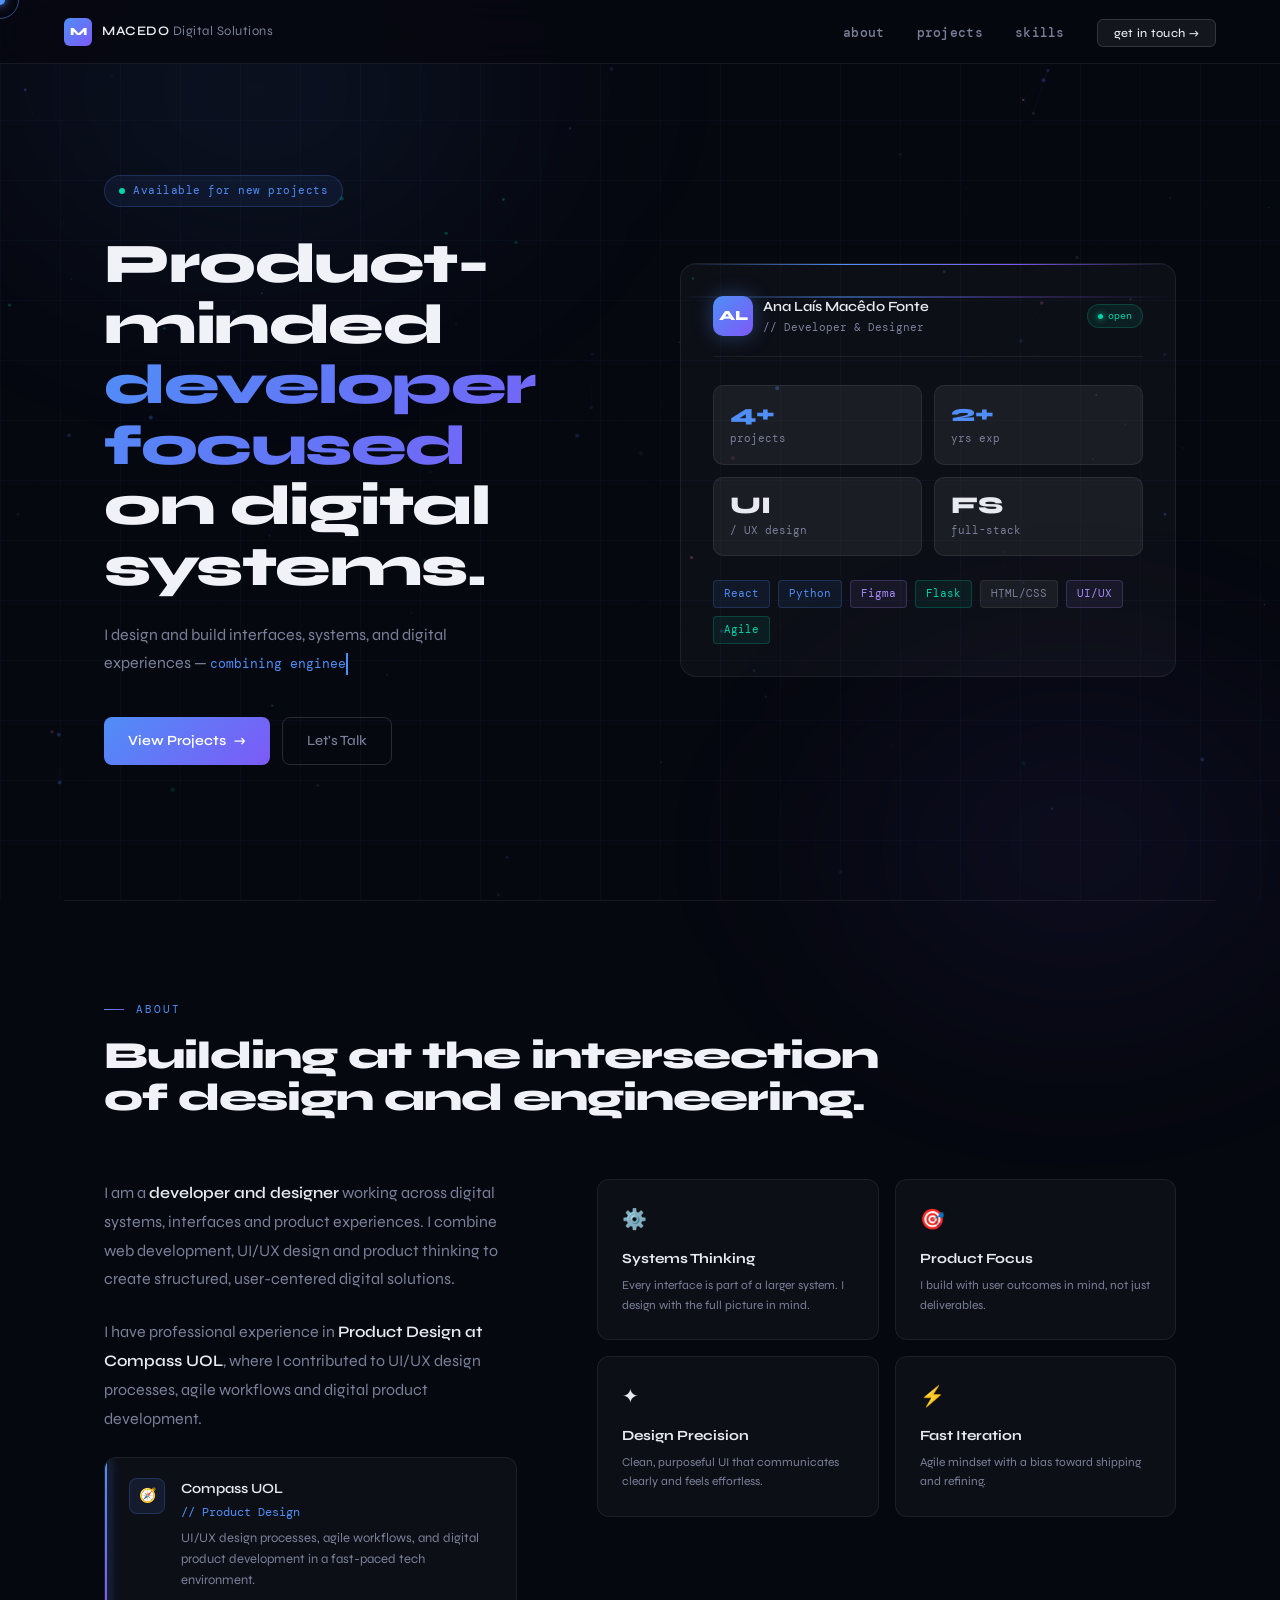
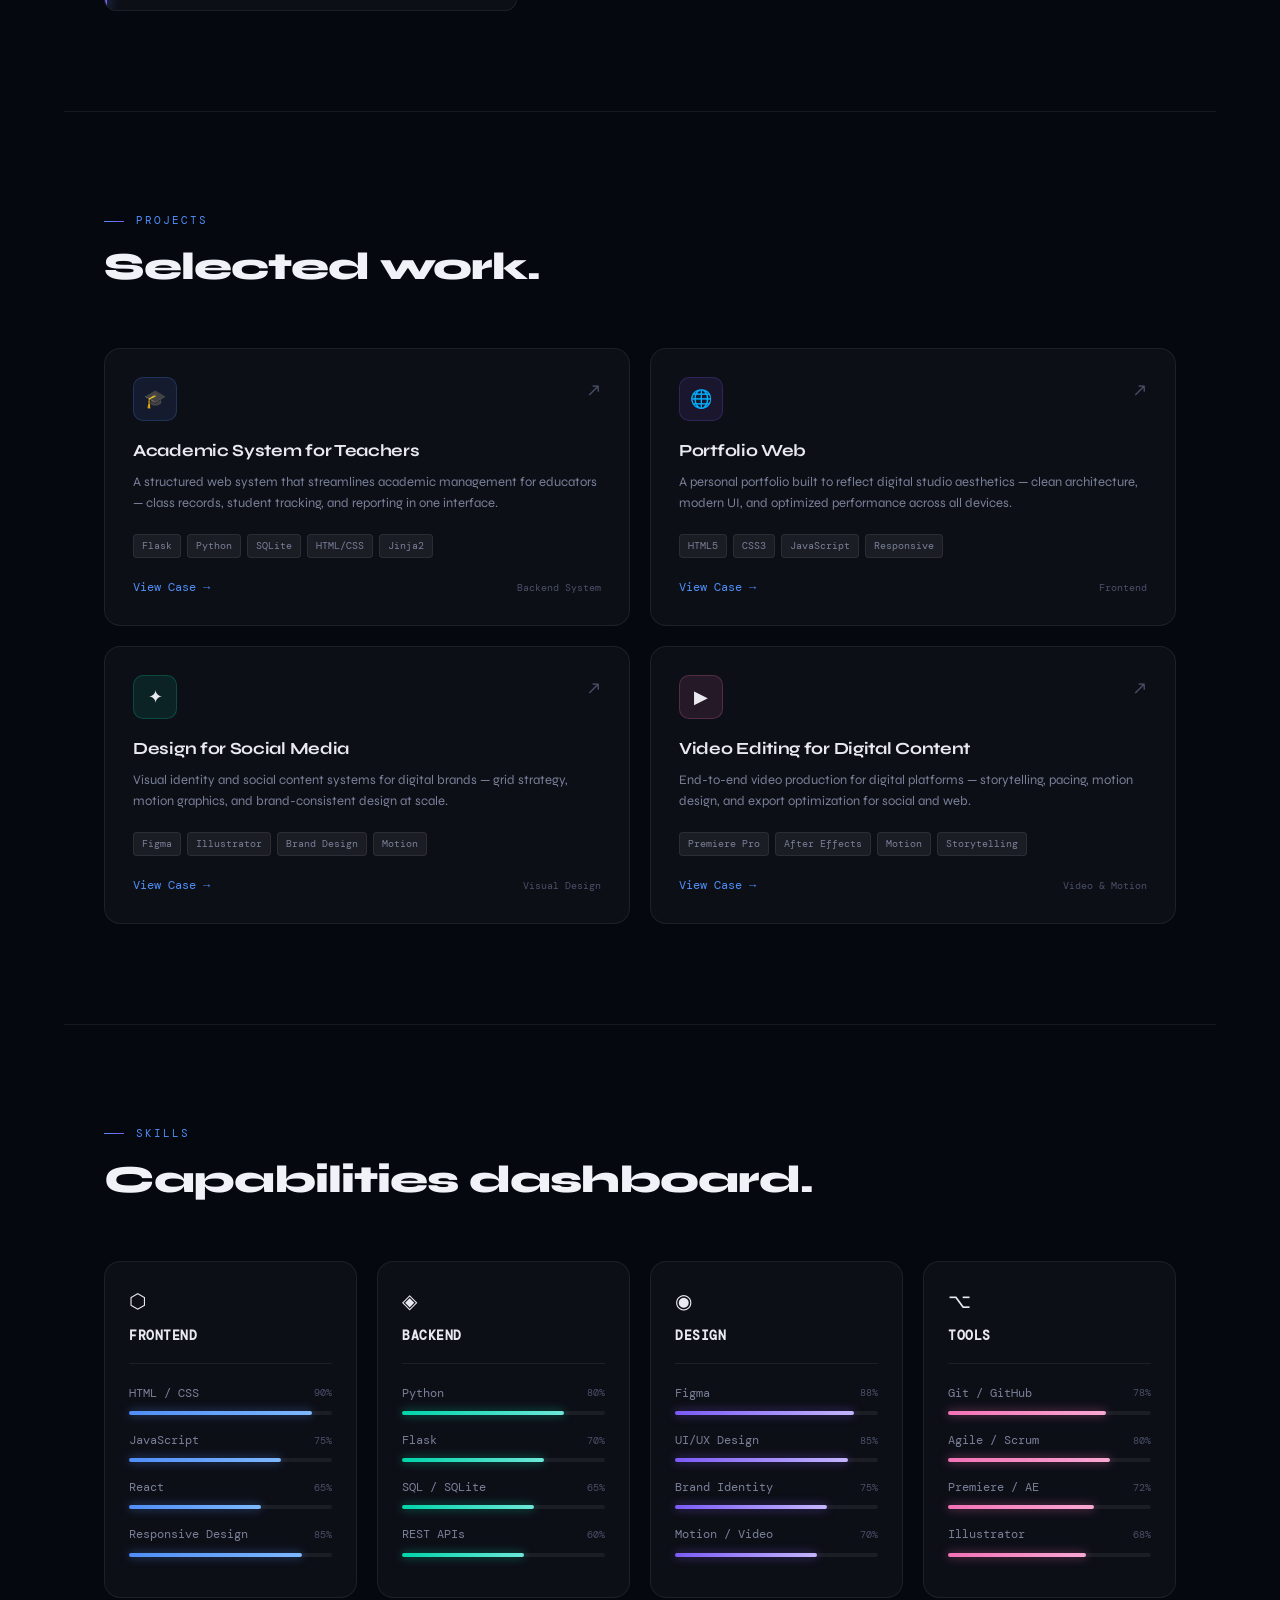
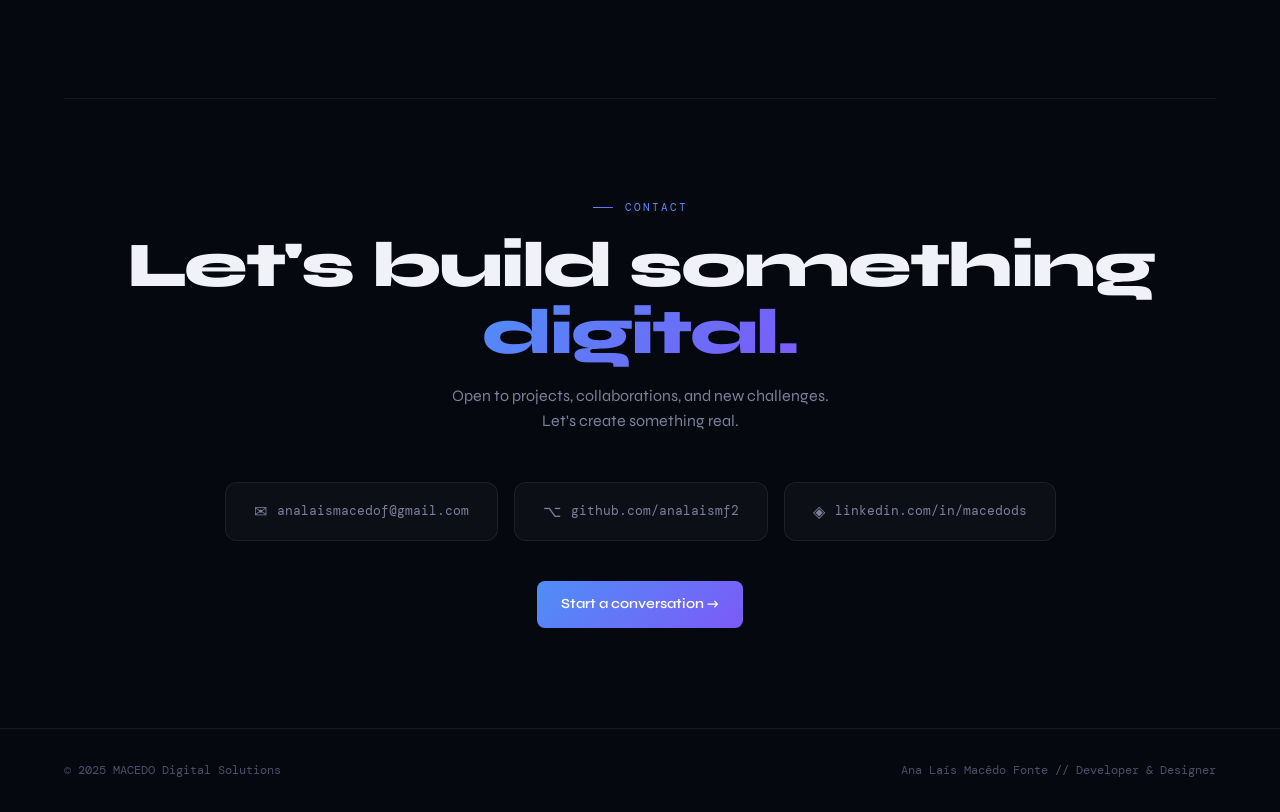
==== commit 7414ca54: "icone atualizado" ====
--- a/macedo-portfolio/macedo-portfolio/index.html
+++ b/macedo-portfolio/macedo-portfolio/index.html
@@ -8,6 +8,7 @@
   <meta property="og:description" content="Developer & Designer building digital experiences.">
   <meta property="og:type" content="website">
   <meta name="theme-color" content="#060810">
+  <link rel="icon" type="image/svg+xml" href="favicon.svg">
   <title>Ana Laís Macêdo Fonte — Developer &amp; Designer</title>
   <link rel="preconnect" href="https://fonts.googleapis.com">
   <link rel="preconnect" href="https://fonts.gstatic.com" crossorigin>
